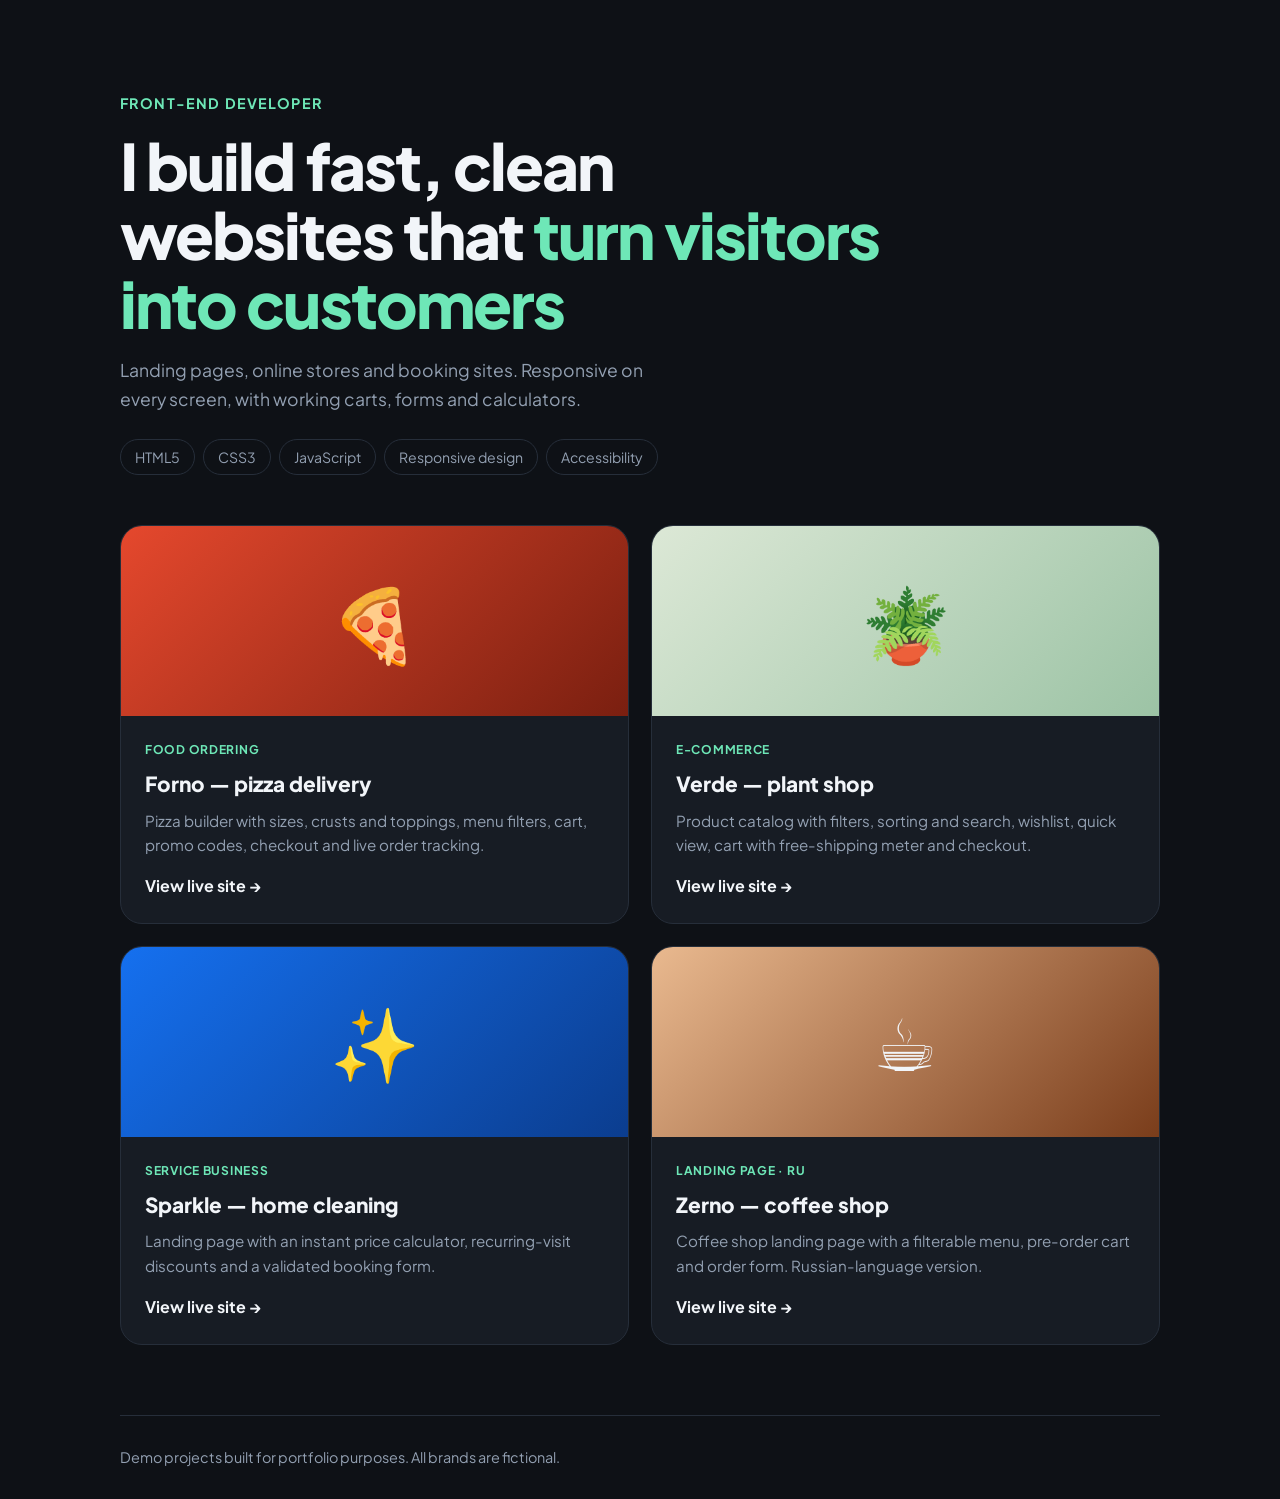
==== index.html @ 6c7c5b07 "Add portfolio: pizza ordering, plant shop, cleaning service and coffee shop sites Co-Authored-By: Cl" ====
<!DOCTYPE html>
<html lang="en">
<head>
<meta charset="UTF-8">
<meta name="viewport" content="width=device-width, initial-scale=1">
<title>Web Developer Portfolio</title>
<meta name="description" content="Landing pages, online stores and booking sites built with HTML, CSS and JavaScript.">
<link rel="preconnect" href="https://fonts.googleapis.com">
<link href="https://fonts.googleapis.com/css2?family=Plus+Jakarta+Sans:wght@400;500;700;800&display=swap" rel="stylesheet">
<style>
:root{--bg:#0e1116;--card:#171c24;--ink:#f2f5f9;--muted:#93a0b2;--acc:#6ee7b7;--line:#262e3a}
*{box-sizing:border-box;margin:0;padding:0}
body{font-family:"Plus Jakarta Sans",system-ui,sans-serif;background:var(--bg);color:var(--ink);line-height:1.6}
a{color:inherit;text-decoration:none}
.wrap{max-width:1080px;margin:0 auto;padding:0 20px}
header{padding:90px 0 50px}
.tag{display:inline-block;color:var(--acc);font-weight:700;font-size:.9rem;letter-spacing:.08em;text-transform:uppercase;margin-bottom:16px}
h1{font-size:clamp(2.2rem,6vw,4rem);font-weight:800;letter-spacing:-.03em;line-height:1.08;max-width:760px;margin-bottom:18px}
h1 span{color:var(--acc)}
header p{color:var(--muted);font-size:1.1rem;max-width:560px}
.skills{display:flex;gap:8px;flex-wrap:wrap;margin-top:26px}
.skills span{border:1px solid var(--line);border-radius:999px;padding:6px 14px;font-size:.88rem;color:var(--muted)}
.grid{display:grid;grid-template-columns:repeat(2,1fr);gap:22px;padding-bottom:70px}
.card{background:var(--card);border:1px solid var(--line);border-radius:22px;overflow:hidden;display:flex;flex-direction:column;transition:.25s}
.card:hover{transform:translateY(-6px);border-color:var(--acc)}
.thumb{height:190px;display:grid;place-items:center;font-size:4.5rem}
.body{padding:24px;display:flex;flex-direction:column;gap:8px;flex:1}
.body small{color:var(--acc);font-weight:700;text-transform:uppercase;letter-spacing:.06em;font-size:.75rem}
h2{font-size:1.3rem;font-weight:800}
.body p{color:var(--muted);font-size:.95rem;flex:1}
.go{font-weight:700;margin-top:8px}
.card:hover .go{color:var(--acc)}
:focus-visible{outline:2px solid var(--acc);outline-offset:3px}
footer{border-top:1px solid var(--line);padding:30px 0;color:var(--muted);font-size:.9rem}
@media(max-width:720px){.grid{grid-template-columns:1fr}header{padding:60px 0 36px}}
@media(prefers-reduced-motion:reduce){.card{transition:none}}
</style>
</head>
<body>
<div class="wrap">
  <header>
    <span class="tag">Front-end developer</span>
    <h1>I build fast, clean websites that <span>turn visitors into customers</span></h1>
    <p>Landing pages, online stores and booking sites. Responsive on every screen, with working carts, forms and calculators.</p>
    <div class="skills"><span>HTML5</span><span>CSS3</span><span>JavaScript</span><span>Responsive design</span><span>Accessibility</span></div>
  </header>
  <main class="grid">
    <a class="card" href="site2-pizza/">
      <div class="thumb" style="background:linear-gradient(135deg,#e5482d,#7a1f10)">🍕</div>
      <div class="body"><small>Food ordering</small><h2>Forno — pizza delivery</h2><p>Pizza builder with sizes, crusts and toppings, menu filters, cart, promo codes, checkout and live order tracking.</p><span class="go">View live site →</span></div>
    </a>
    <a class="card" href="site3-shop/">
      <div class="thumb" style="background:linear-gradient(135deg,#dce8d6,#9cc3a5)">🪴</div>
      <div class="body"><small>E-commerce</small><h2>Verde — plant shop</h2><p>Product catalog with filters, sorting and search, wishlist, quick view, cart with free-shipping meter and checkout.</p><span class="go">View live site →</span></div>
    </a>
    <a class="card" href="site4-services/">
      <div class="thumb" style="background:linear-gradient(135deg,#1570ef,#0b3d8f)">✨</div>
      <div class="body"><small>Service business</small><h2>Sparkle — home cleaning</h2><p>Landing page with an instant price calculator, recurring-visit discounts and a validated booking form.</p><span class="go">View live site →</span></div>
    </a>
    <a class="card" href="site1-coffee/">
      <div class="thumb" style="background:linear-gradient(135deg,#e9b98f,#7a3d1b)">☕</div>
      <div class="body"><small>Landing page · RU</small><h2>Zerno — coffee shop</h2><p>Coffee shop landing page with a filterable menu, pre-order cart and order form. Russian-language version.</p><span class="go">View live site →</span></div>
    </a>
  </main>
  <footer>Demo projects built for portfolio purposes. All brands are fictional.</footer>
</div>
</body>
</html>
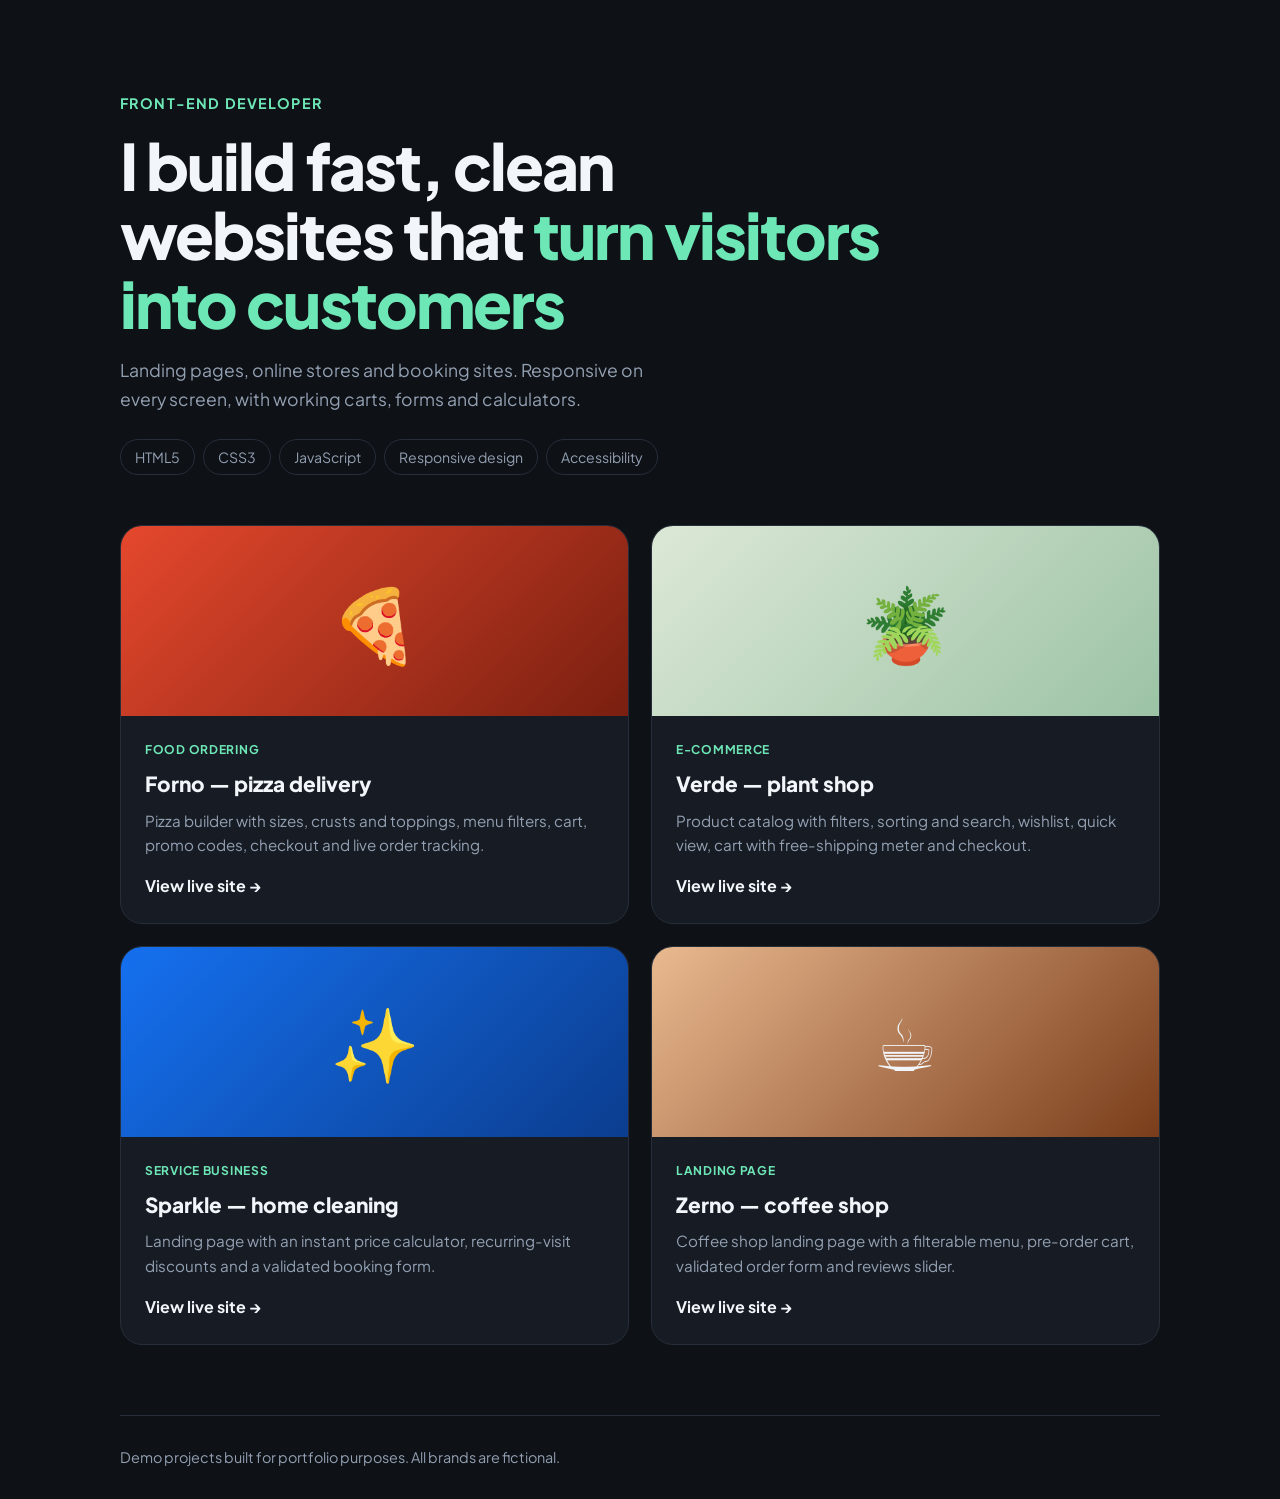
==== commit eb1cdcb2: "Translate coffee shop site to English Co-Authored-By: Claude Fable 5.2 <noreply@anthropic.com>" ====
--- a/index.html
+++ b/index.html
@@ -59,7 +59,7 @@
     </a>
     <a class="card" href="site1-coffee/">
       <div class="thumb" style="background:linear-gradient(135deg,#e9b98f,#7a3d1b)">☕</div>
-      <div class="body"><small>Landing page · RU</small><h2>Zerno — coffee shop</h2><p>Coffee shop landing page with a filterable menu, pre-order cart and order form. Russian-language version.</p><span class="go">View live site →</span></div>
+      <div class="body"><small>Landing page</small><h2>Zerno — coffee shop</h2><p>Coffee shop landing page with a filterable menu, pre-order cart, validated order form and reviews slider.</p><span class="go">View live site →</span></div>
     </a>
   </main>
   <footer>Demo projects built for portfolio purposes. All brands are fictional.</footer>
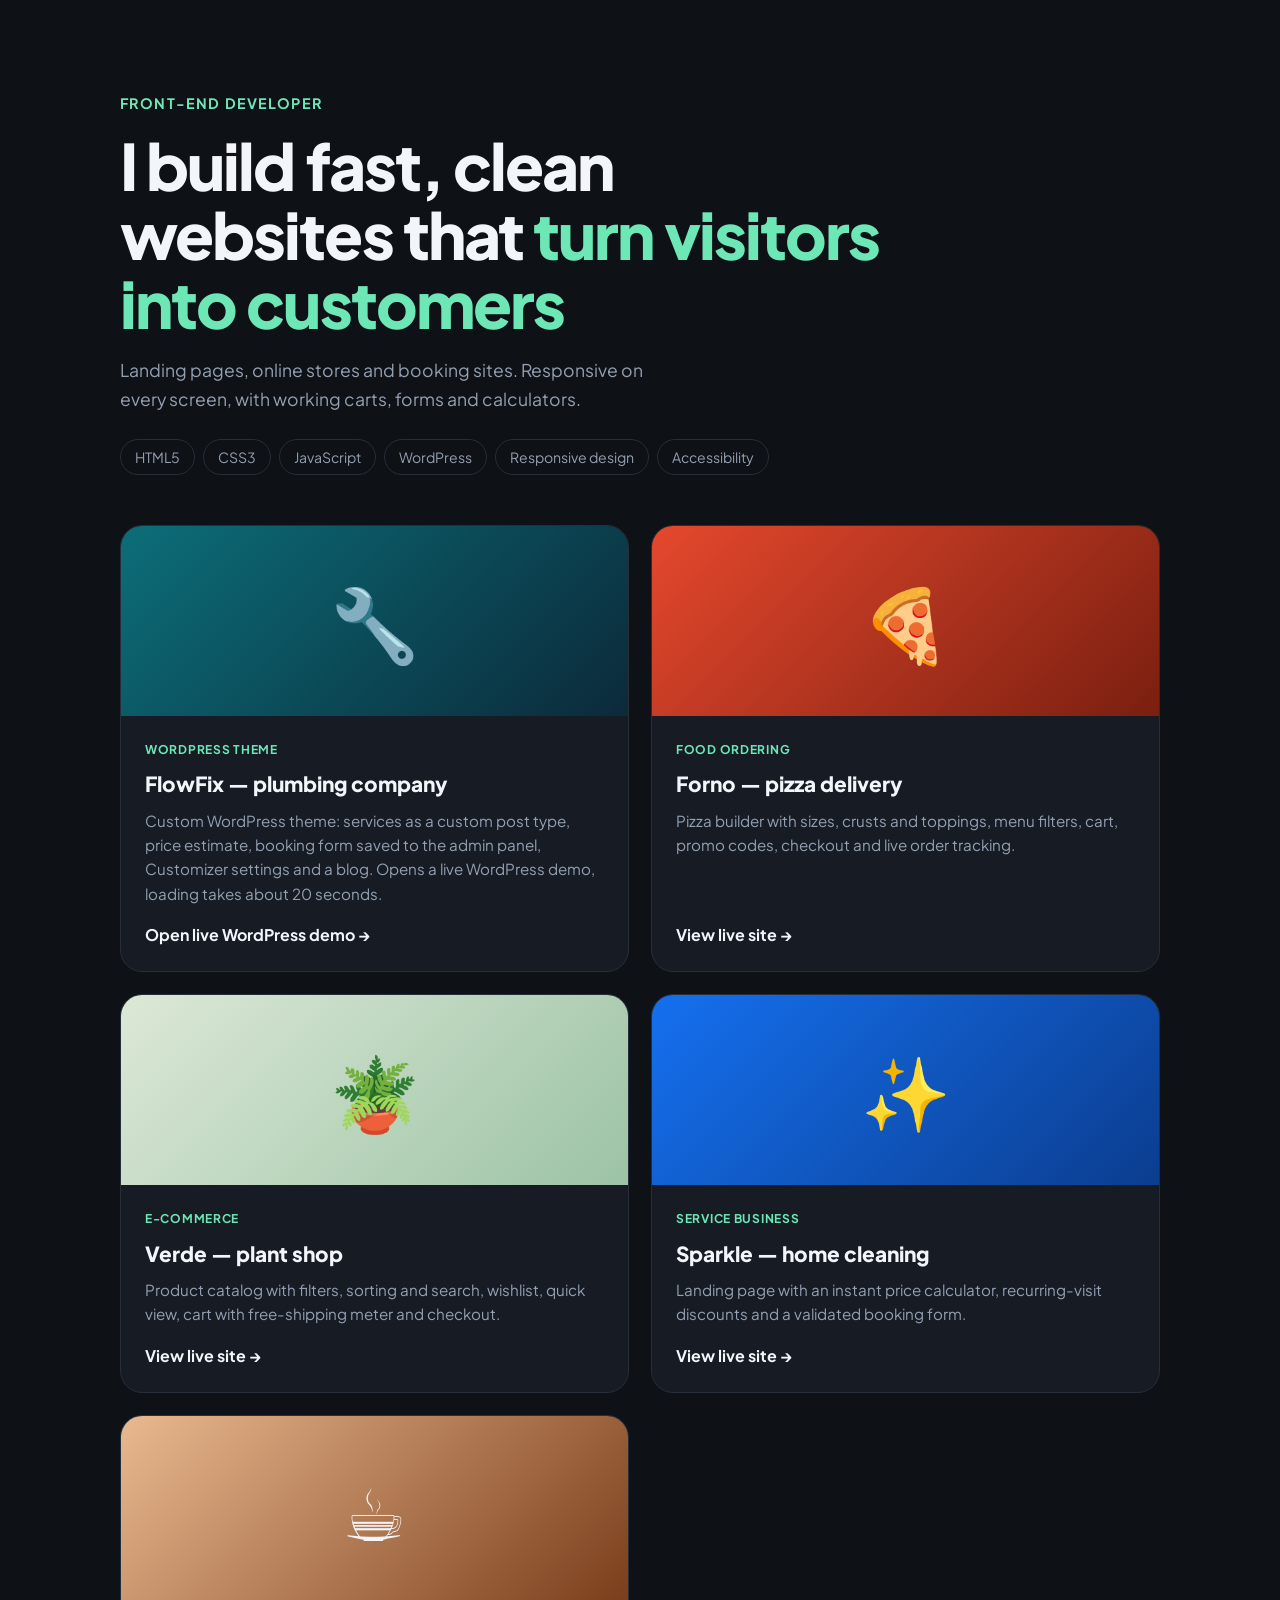
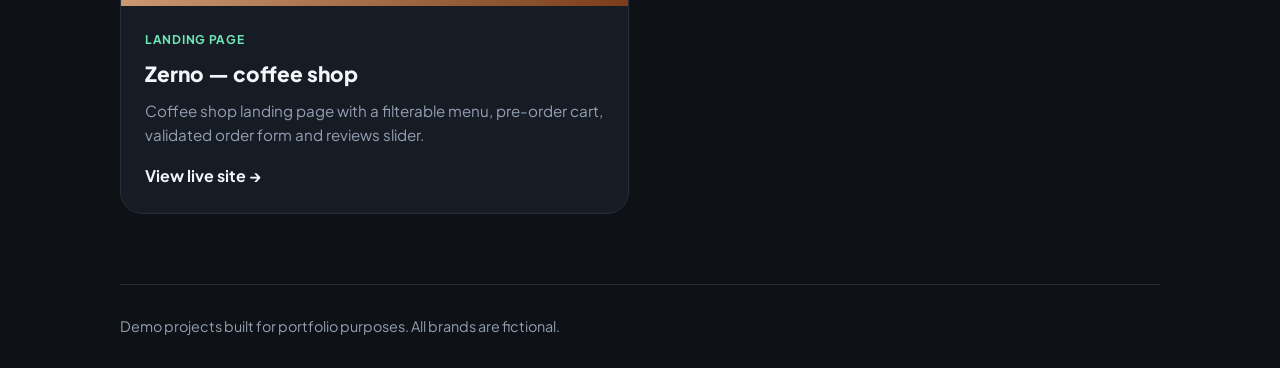
==== commit 6f8a9a5a: "Add WordPress theme card to portfolio hub Co-Authored-By: Claude Fable 5.2 <noreply@anthropic.com>" ====
--- a/index.html
+++ b/index.html
@@ -42,9 +42,13 @@
     <span class="tag">Front-end developer</span>
     <h1>I build fast, clean websites that <span>turn visitors into customers</span></h1>
     <p>Landing pages, online stores and booking sites. Responsive on every screen, with working carts, forms and calculators.</p>
-    <div class="skills"><span>HTML5</span><span>CSS3</span><span>JavaScript</span><span>Responsive design</span><span>Accessibility</span></div>
+    <div class="skills"><span>HTML5</span><span>CSS3</span><span>JavaScript</span><span>WordPress</span><span>Responsive design</span><span>Accessibility</span></div>
   </header>
   <main class="grid">
+    <a class="card" href="https://playground.wordpress.net/?blueprint-url=https://den4ik896.github.io/portfolio/wp/blueprint.json">
+      <div class="thumb" style="background:linear-gradient(135deg,#0b6e79,#0b2a3a)">🔧</div>
+      <div class="body"><small>WordPress theme</small><h2>FlowFix — plumbing company</h2><p>Custom WordPress theme: services as a custom post type, price estimate, booking form saved to the admin panel, Customizer settings and a blog. Opens a live WordPress demo, loading takes about 20 seconds.</p><span class="go">Open live WordPress demo →</span></div>
+    </a>
     <a class="card" href="site2-pizza/">
       <div class="thumb" style="background:linear-gradient(135deg,#e5482d,#7a1f10)">🍕</div>
       <div class="body"><small>Food ordering</small><h2>Forno — pizza delivery</h2><p>Pizza builder with sizes, crusts and toppings, menu filters, cart, promo codes, checkout and live order tracking.</p><span class="go">View live site →</span></div>
